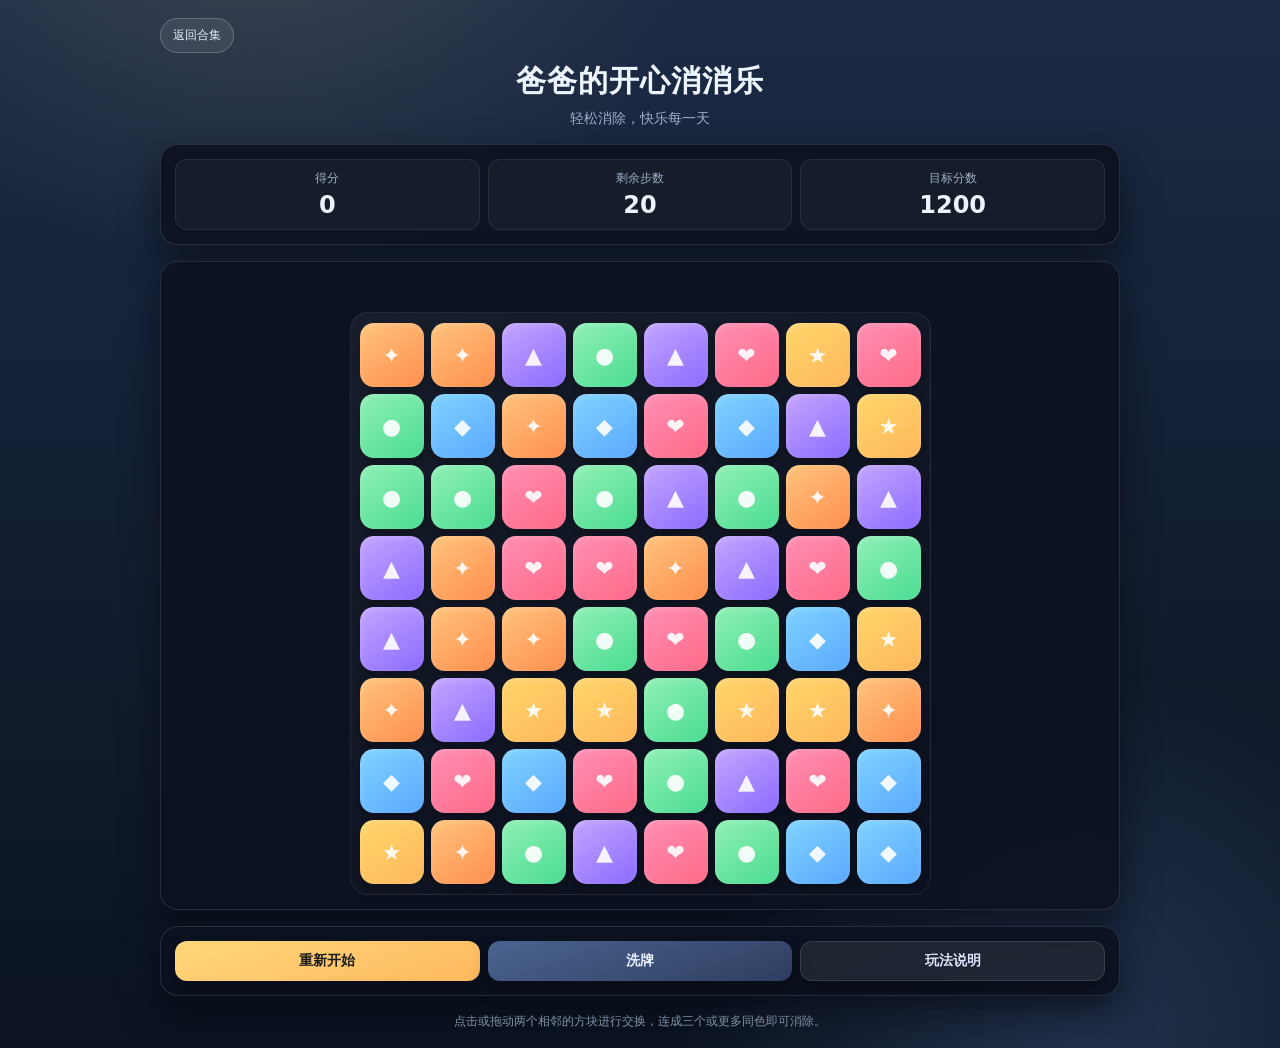
==== match3/index.html @ 2f8c8cc4 "Add game hub and sudoku" ====
<!doctype html>
<html lang="zh-CN">
<head>
  <meta charset="UTF-8" />
  <meta name="viewport" content="width=device-width, initial-scale=1.0, user-scalable=no" />
  <title>爸爸的开心消消乐</title>
  <style>
    :root {
      --bg-1: #0b1320;
      --bg-2: #1b2a44;
      --panel: rgba(12, 18, 32, 0.92);
      --panel-line: rgba(255, 255, 255, 0.12);
      --text: #eef4ff;
      --muted: #9fb0c9;
      --accent: #ffd77a;
      --tile: min(12.5vw, 64px);
      --gap: 7px;
      --radius: 14px;
      --shadow: 0 18px 36px rgba(5, 8, 16, 0.55);
      --board-grad: linear-gradient(145deg, rgba(255,255,255,0.05), rgba(255,255,255,0));
    }

    * { box-sizing: border-box; }

    body {
      margin: 0;
      font-family: "Noto Sans SC", "PingFang SC", "Microsoft YaHei", system-ui, sans-serif;
      color: var(--text);
      min-height: 100vh;
      background:
        radial-gradient(60vmax 48vmax at 20% -10%, rgba(255, 225, 165, 0.14), transparent 60%),
        radial-gradient(50vmax 45vmax at 85% 100%, rgba(125, 170, 255, 0.2), transparent 65%),
        linear-gradient(180deg, var(--bg-2), var(--bg-1));
      display: grid;
      place-items: center;
      padding: 18px;
    }

    .app {
      width: min(960px, 100%);
      display: grid;
      gap: 16px;
    }

    .header {
      display: grid;
      gap: 8px;
      text-align: center;
    }

    .header-row {
      display: flex;
      align-items: center;
      justify-content: space-between;
      gap: 10px;
    }

    .back {
      border: 1px solid rgba(255,255,255,0.2);
      background: rgba(255,255,255,0.08);
      color: #e7eeff;
      padding: 8px 12px;
      border-radius: 999px;
      font-size: 12px;
      text-decoration: none;
      white-space: nowrap;
    }

    h1 {
      margin: 0;
      font-size: clamp(20px, 3.8vw, 30px);
      letter-spacing: 1px;
    }

    .subtitle {
      color: var(--muted);
      font-size: clamp(12px, 2.6vw, 14px);
    }

    .panel {
      background: var(--panel);
      border: 1px solid var(--panel-line);
      border-radius: 18px;
      box-shadow: var(--shadow);
      padding: 14px;
      backdrop-filter: blur(8px);
    }

    .stats {
      display: grid;
      grid-template-columns: repeat(3, 1fr);
      gap: 8px;
      text-align: center;
    }

    .stat {
      border: 1px solid rgba(255,255,255,0.08);
      border-radius: 12px;
      padding: 10px 6px;
      background: rgba(255,255,255,0.04);
    }

    .stat h3 {
      margin: 0;
      font-size: 12px;
      color: var(--muted);
      font-weight: 500;
    }

    .stat p {
      margin: 4px 0 0;
      font-size: clamp(18px, 4vw, 24px);
      font-weight: 700;
    }

    .board-wrap {
      display: grid;
      gap: 12px;
    }

    .board {
      width: calc(8 * var(--tile) + 7 * var(--gap) + 20px);
      max-width: 100%;
      margin: 0 auto;
      padding: 10px;
      border-radius: 18px;
      background: var(--board-grad);
      border: 1px solid rgba(255,255,255,0.08);
      display: grid;
      grid-template-columns: repeat(8, var(--tile));
      gap: var(--gap);
      justify-content: center;
      touch-action: none;
    }

    .tile {
      width: var(--tile);
      height: var(--tile);
      border-radius: var(--radius);
      display: grid;
      place-items: center;
      font-size: clamp(18px, 4.3vw, 22px);
      font-weight: 700;
      color: rgba(255, 255, 255, 0.9);
      box-shadow: inset 0 2px 6px rgba(255,255,255,0.18), 0 6px 12px rgba(0,0,0,0.25);
      transition: transform 0.16s ease, filter 0.16s ease;
      user-select: none;
      -webkit-tap-highlight-color: transparent;
    }

    .tile.selected {
      transform: scale(1.08);
      filter: brightness(1.15);
      outline: 2px solid rgba(255, 255, 255, 0.6);
      outline-offset: -2px;
    }

    .tile.match {
      animation: pop 0.24s ease;
    }

    @keyframes pop {
      0% { transform: scale(1); }
      40% { transform: scale(1.15); }
      100% { transform: scale(0.9); opacity: 0.6; }
    }

    .controls {
      display: grid;
      grid-template-columns: repeat(3, 1fr);
      gap: 8px;
    }

    button {
      width: 100%;
      border: none;
      border-radius: 12px;
      padding: 10px 12px;
      font-size: 14px;
      font-weight: 700;
      cursor: pointer;
      background: linear-gradient(160deg, #ffd77a, #ffb95f);
      color: #1b1b1b;
      box-shadow: 0 10px 18px rgba(0, 0, 0, 0.28);
    }

    button.secondary {
      background: linear-gradient(160deg, #4a638f, #2f3e5f);
      color: #e7eeff;
    }

    button.ghost {
      background: rgba(255,255,255,0.08);
      color: #dce6ff;
      border: 1px solid rgba(255,255,255,0.12);
    }

    .message {
      text-align: center;
      color: var(--accent);
      font-weight: 700;
      min-height: 24px;
    }

    .tips {
      color: var(--muted);
      font-size: 12px;
      line-height: 1.5;
      text-align: center;
    }

    @media (max-width: 720px) {
      :root { --gap: 6px; --tile: min(13.5vw, 66px); }
      .controls { grid-template-columns: 1fr; }
      .stats { grid-template-columns: repeat(2, 1fr); }
      .stat:last-child { grid-column: span 2; }
    }
  </style>
</head>
<body>
  <div class="app">
    <div class="header">
      <div class="header-row">
        <a class="back" href="../">返回合集</a>
        <div style="width: 84px;"></div>
      </div>
      <h1>爸爸的开心消消乐</h1>
      <div class="subtitle">轻松消除，快乐每一天</div>
    </div>

    <div class="panel">
      <div class="stats">
        <div class="stat">
          <h3>得分</h3>
          <p id="score">0</p>
        </div>
        <div class="stat">
          <h3>剩余步数</h3>
          <p id="moves">20</p>
        </div>
        <div class="stat">
          <h3>目标分数</h3>
          <p id="target">1200</p>
        </div>
      </div>
    </div>

    <div class="panel board-wrap">
      <div id="message" class="message"></div>
      <div id="board" class="board" aria-label="开心消消乐棋盘"></div>
    </div>

    <div class="panel">
      <div class="controls">
        <button id="restart">重新开始</button>
        <button id="shuffle" class="secondary">洗牌</button>
        <button id="help" class="ghost">玩法说明</button>
      </div>
    </div>

    <div class="tips" id="tips">
      点击或拖动两个相邻的方块进行交换，连成三个或更多同色即可消除。
    </div>
  </div>

  <script>
    const rows = 8;
    const cols = 8;
    const colors = [
      { name: "sun", label: "★", bg: "linear-gradient(145deg, #ffd56a, #ffb85c)" },
      { name: "sky", label: "◆", bg: "linear-gradient(145deg, #7fd2ff, #5aa9ff)" },
      { name: "rose", label: "❤", bg: "linear-gradient(145deg, #ff8eb3, #ff6a88)" },
      { name: "mint", label: "●", bg: "linear-gradient(145deg, #8ff0b5, #4bdc92)" },
      { name: "grape", label: "▲", bg: "linear-gradient(145deg, #c3a5ff, #8b6bff)" },
      { name: "amber", label: "✦", bg: "linear-gradient(145deg, #ffc37b, #ff8f4f)" }
    ];

    const boardEl = document.getElementById("board");
    const scoreEl = document.getElementById("score");
    const movesEl = document.getElementById("moves");
    const targetEl = document.getElementById("target");
    const messageEl = document.getElementById("message");
    const tipsEl = document.getElementById("tips");

    let board = [];
    let selected = null;
    let score = 0;
    let moves = 20;
    let target = 1200;
    let busy = false;
    let pointerId = null;
    let dragStart = null;
    let swapTriggered = false;

    function randColor() {
      return Math.floor(Math.random() * colors.length);
    }

    function createEmptyBoard() {
      return Array.from({ length: rows }, () => Array(cols).fill(null));
    }

    function hasMatchAt(r, c, color) {
      let count = 1;
      let i = c - 1;
      while (i >= 0 && board[r][i] === color) { count++; i--; }
      i = c + 1;
      while (i < cols && board[r][i] === color) { count++; i++; }
      if (count >= 3) return true;

      count = 1;
      let j = r - 1;
      while (j >= 0 && board[j][c] === color) { count++; j--; }
      j = r + 1;
      while (j < rows && board[j][c] === color) { count++; j++; }
      return count >= 3;
    }

    function fillBoard() {
      board = createEmptyBoard();
      for (let r = 0; r < rows; r++) {
        for (let c = 0; c < cols; c++) {
          let color;
          do {
            color = randColor();
          } while (hasMatchAt(r, c, color));
          board[r][c] = color;
        }
      }
    }

    function renderBoard() {
      boardEl.innerHTML = "";
      for (let r = 0; r < rows; r++) {
        for (let c = 0; c < cols; c++) {
          const tile = document.createElement("div");
          tile.className = "tile";
          tile.dataset.row = r;
          tile.dataset.col = c;
          const color = colors[board[r][c]];
          tile.style.background = color.bg;
          tile.textContent = color.label;
          boardEl.appendChild(tile);
        }
      }
    }

    function updateStats() {
      scoreEl.textContent = score;
      movesEl.textContent = moves;
      targetEl.textContent = target;
    }

    function setMessage(text) {
      messageEl.textContent = text || "";
    }

    function clearSelection() {
      if (!selected) return;
      const tile = getTileEl(selected.r, selected.c);
      if (tile) tile.classList.remove("selected");
      selected = null;
    }

    function getTileEl(r, c) {
      return boardEl.querySelector(`[data-row="${r}"][data-col="${c}"]`);
    }

    function isAdjacent(a, b) {
      return Math.abs(a.r - b.r) + Math.abs(a.c - b.c) === 1;
    }

    function swap(a, b) {
      const temp = board[a.r][a.c];
      board[a.r][a.c] = board[b.r][b.c];
      board[b.r][b.c] = temp;
    }

    function findMatches() {
      const matches = Array.from({ length: rows }, () => Array(cols).fill(false));
      let found = false;

      for (let r = 0; r < rows; r++) {
        let streak = 1;
        for (let c = 1; c <= cols; c++) {
          if (c < cols && board[r][c] === board[r][c - 1]) {
            streak++;
          } else {
            if (streak >= 3) {
              found = true;
              for (let k = 0; k < streak; k++) {
                matches[r][c - 1 - k] = true;
              }
            }
            streak = 1;
          }
        }
      }

      for (let c = 0; c < cols; c++) {
        let streak = 1;
        for (let r = 1; r <= rows; r++) {
          if (r < rows && board[r][c] === board[r - 1][c]) {
            streak++;
          } else {
            if (streak >= 3) {
              found = true;
              for (let k = 0; k < streak; k++) {
                matches[r - 1 - k][c] = true;
              }
            }
            streak = 1;
          }
        }
      }

      return { matches, found };
    }

    function applyMatches(matches) {
      let cleared = 0;
      for (let r = 0; r < rows; r++) {
        for (let c = 0; c < cols; c++) {
          if (matches[r][c]) {
            cleared++;
            board[r][c] = null;
            const tile = getTileEl(r, c);
            if (tile) tile.classList.add("match");
          }
        }
      }
      return cleared;
    }

    function dropTiles() {
      for (let c = 0; c < cols; c++) {
        let pointer = rows - 1;
        for (let r = rows - 1; r >= 0; r--) {
          if (board[r][c] !== null) {
            board[pointer][c] = board[r][c];
            if (pointer !== r) board[r][c] = null;
            pointer--;
          }
        }
        for (let r = pointer; r >= 0; r--) {
          board[r][c] = randColor();
        }
      }
    }

    function delay(ms) {
      return new Promise(resolve => setTimeout(resolve, ms));
    }

    async function resolveBoard() {
      let chain = 0;
      while (true) {
        const { matches, found } = findMatches();
        if (!found) break;
        chain++;
        const cleared = applyMatches(matches);
        score += cleared * 20 * chain;
        updateStats();
        await delay(180);
        dropTiles();
        renderBoard();
        await delay(120);
      }
    }

    async function trySwap(a, b) {
      if (busy) return;
      if (!isAdjacent(a, b)) return;
      busy = true;
      swap(a, b);
      renderBoard();
      await delay(120);
      const { found } = findMatches();
      if (!found) {
        swap(a, b);
        renderBoard();
        await delay(120);
        busy = false;
        return;
      }
      moves--;
      updateStats();
      await resolveBoard();
      checkGame();
      busy = false;
    }

    function checkGame() {
      if (score >= target) {
        setMessage("太棒了！目标完成！");
      } else if (moves <= 0) {
        setMessage("本局结束，再来一次吧！");
      } else {
        setMessage("");
      }
    }

    function resetGame() {
      score = 0;
      moves = 20;
      target = 1200;
      updateStats();
      setMessage("");
      fillBoard();
      renderBoard();
    }

    function shuffleBoard() {
      if (busy) return;
      let attempts = 0;
      do {
        for (let r = 0; r < rows; r++) {
          for (let c = 0; c < cols; c++) {
            board[r][c] = randColor();
          }
        }
        attempts++;
      } while (attempts < 10 && findMatches().found);
      renderBoard();
      setMessage("已洗牌");
    }

    function tileFromPoint(x, y) {
      const el = document.elementFromPoint(x, y);
      const tile = el ? el.closest(".tile") : null;
      if (!tile) return null;
      return { r: Number(tile.dataset.row), c: Number(tile.dataset.col), el: tile };
    }

    async function handleTapSwap(target) {
      if (!selected) {
        selected = { r: target.r, c: target.c };
        target.el.classList.add("selected");
        return;
      }
      if (selected.r === target.r && selected.c === target.c) {
        clearSelection();
        return;
      }
      const prev = selected;
      clearSelection();
      await trySwap(prev, { r: target.r, c: target.c });
    }

    boardEl.addEventListener("pointerdown", (event) => {
      if (busy || moves <= 0) return;
      const target = tileFromPoint(event.clientX, event.clientY);
      if (!target) return;
      pointerId = event.pointerId;
      dragStart = { x: event.clientX, y: event.clientY };
      swapTriggered = false;
      boardEl.setPointerCapture(pointerId);
      handleTapSwap(target);
    });

    boardEl.addEventListener("pointermove", async (event) => {
      if (busy || moves <= 0 || pointerId !== event.pointerId || !selected) return;
      const dx = event.clientX - dragStart.x;
      const dy = event.clientY - dragStart.y;
      const dist = Math.hypot(dx, dy);
      if (dist < 8 || swapTriggered) return;
      const target = tileFromPoint(event.clientX, event.clientY);
      if (!target) return;
      if (!isAdjacent(selected, target)) return;
      swapTriggered = true;
      const prev = selected;
      clearSelection();
      await trySwap(prev, { r: target.r, c: target.c });
    });

    boardEl.addEventListener("pointerup", (event) => {
      if (pointerId === event.pointerId) {
        pointerId = null;
        dragStart = null;
      }
    });

    boardEl.addEventListener("pointercancel", () => {
      pointerId = null;
      dragStart = null;
      clearSelection();
    });

    document.getElementById("restart").addEventListener("click", () => {
      resetGame();
    });

    document.getElementById("shuffle").addEventListener("click", () => {
      shuffleBoard();
    });

    document.getElementById("help").addEventListener("click", () => {
      tipsEl.textContent = "玩法：点击或拖动相邻方块交换，三连即可消除。每次交换消耗一步，连锁消除会有额外加分。";
    });

    resetGame();
  </script>
</body>
</html>
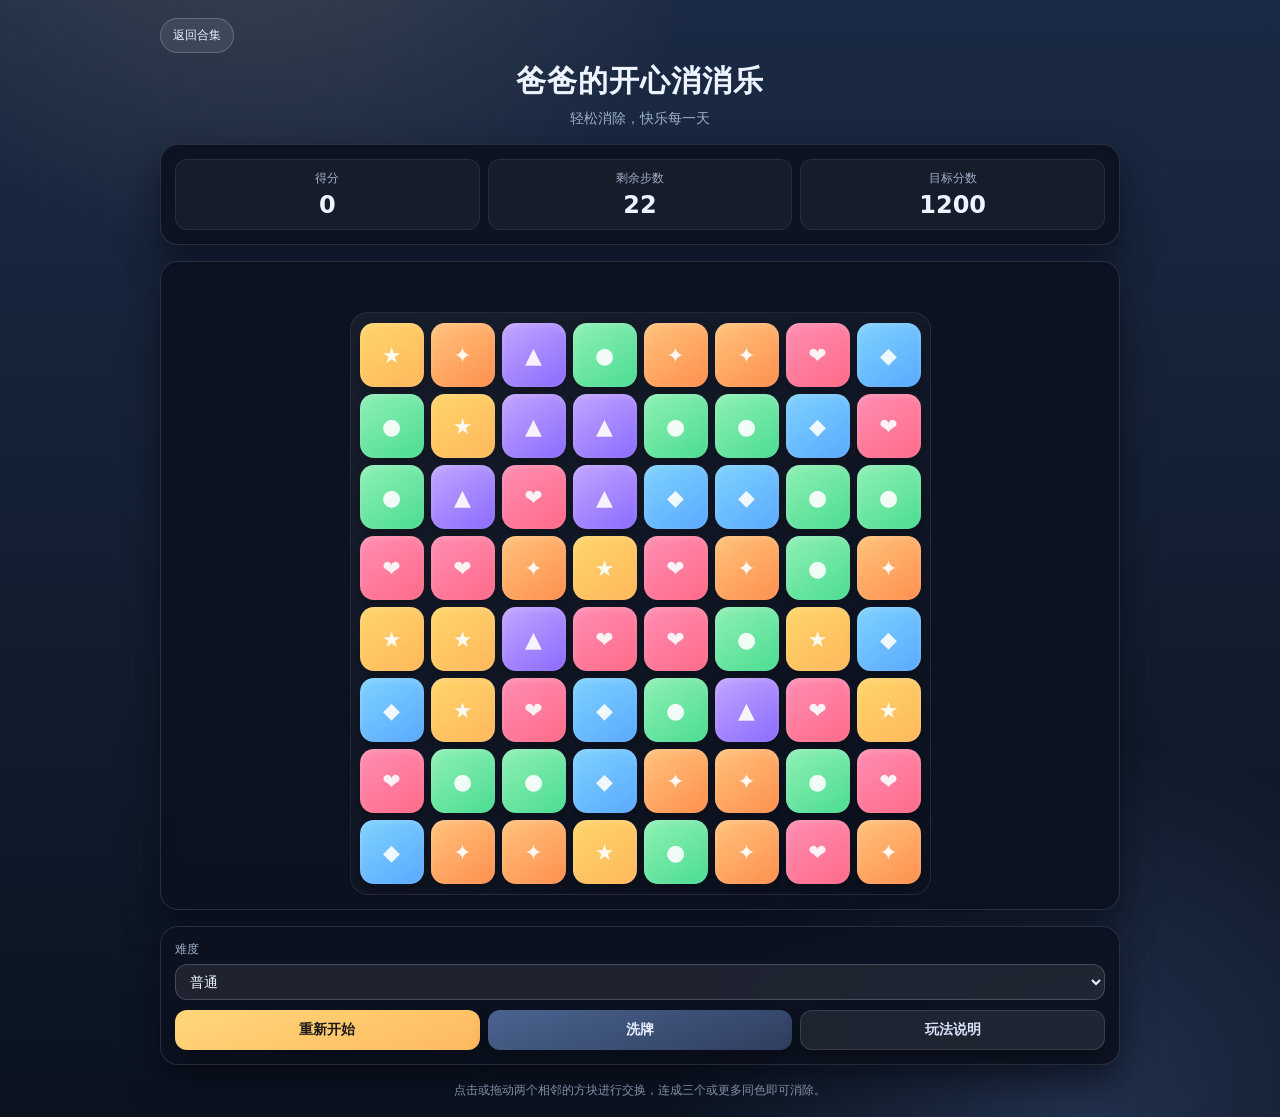
==== commit 32ab4a11: "Add difficulty options to games" ====
--- a/match3/index.html
+++ b/match3/index.html
@@ -171,6 +171,29 @@
       gap: 8px;
     }
 
+    .settings {
+      display: grid;
+      gap: 8px;
+      margin-bottom: 10px;
+    }
+
+    .settings label {
+      font-size: 12px;
+      color: var(--muted);
+      display: block;
+      margin-bottom: 6px;
+    }
+
+    select {
+      width: 100%;
+      border-radius: 12px;
+      border: 1px solid rgba(255,255,255,0.18);
+      background: rgba(255,255,255,0.08);
+      color: var(--text);
+      padding: 8px 10px;
+      font-size: 14px;
+    }
+
     button {
       width: 100%;
       border: none;
@@ -251,6 +274,16 @@
     </div>
 
     <div class="panel">
+      <div class="settings">
+        <div>
+          <label for="difficulty">难度</label>
+          <select id="difficulty">
+            <option value="easy">简单</option>
+            <option value="normal" selected>普通</option>
+            <option value="hard">困难</option>
+          </select>
+        </div>
+      </div>
       <div class="controls">
         <button id="restart">重新开始</button>
         <button id="shuffle" class="secondary">洗牌</button>
@@ -291,9 +324,27 @@
     let pointerId = null;
     let dragStart = null;
     let swapTriggered = false;
+    let paletteSize = colors.length;
 
     function randColor() {
-      return Math.floor(Math.random() * colors.length);
+      return Math.floor(Math.random() * paletteSize);
+    }
+
+    function applyDifficulty() {
+      const level = document.getElementById("difficulty").value;
+      if (level === "easy") {
+        moves = 26;
+        target = 900;
+        paletteSize = 5;
+      } else if (level === "hard") {
+        moves = 18;
+        target = 1500;
+        paletteSize = 6;
+      } else {
+        moves = 22;
+        target = 1200;
+        paletteSize = 6;
+      }
     }
 
     function createEmptyBoard() {
@@ -502,8 +553,7 @@
 
     function resetGame() {
       score = 0;
-      moves = 20;
-      target = 1200;
+      applyDifficulty();
       updateStats();
       setMessage("");
       fillBoard();
@@ -598,6 +648,10 @@
       tipsEl.textContent = "玩法：点击或拖动相邻方块交换，三连即可消除。每次交换消耗一步，连锁消除会有额外加分。";
     });
 
+    document.getElementById("difficulty").addEventListener("change", () => {
+      resetGame();
+    });
+
     resetGame();
   </script>
 </body>
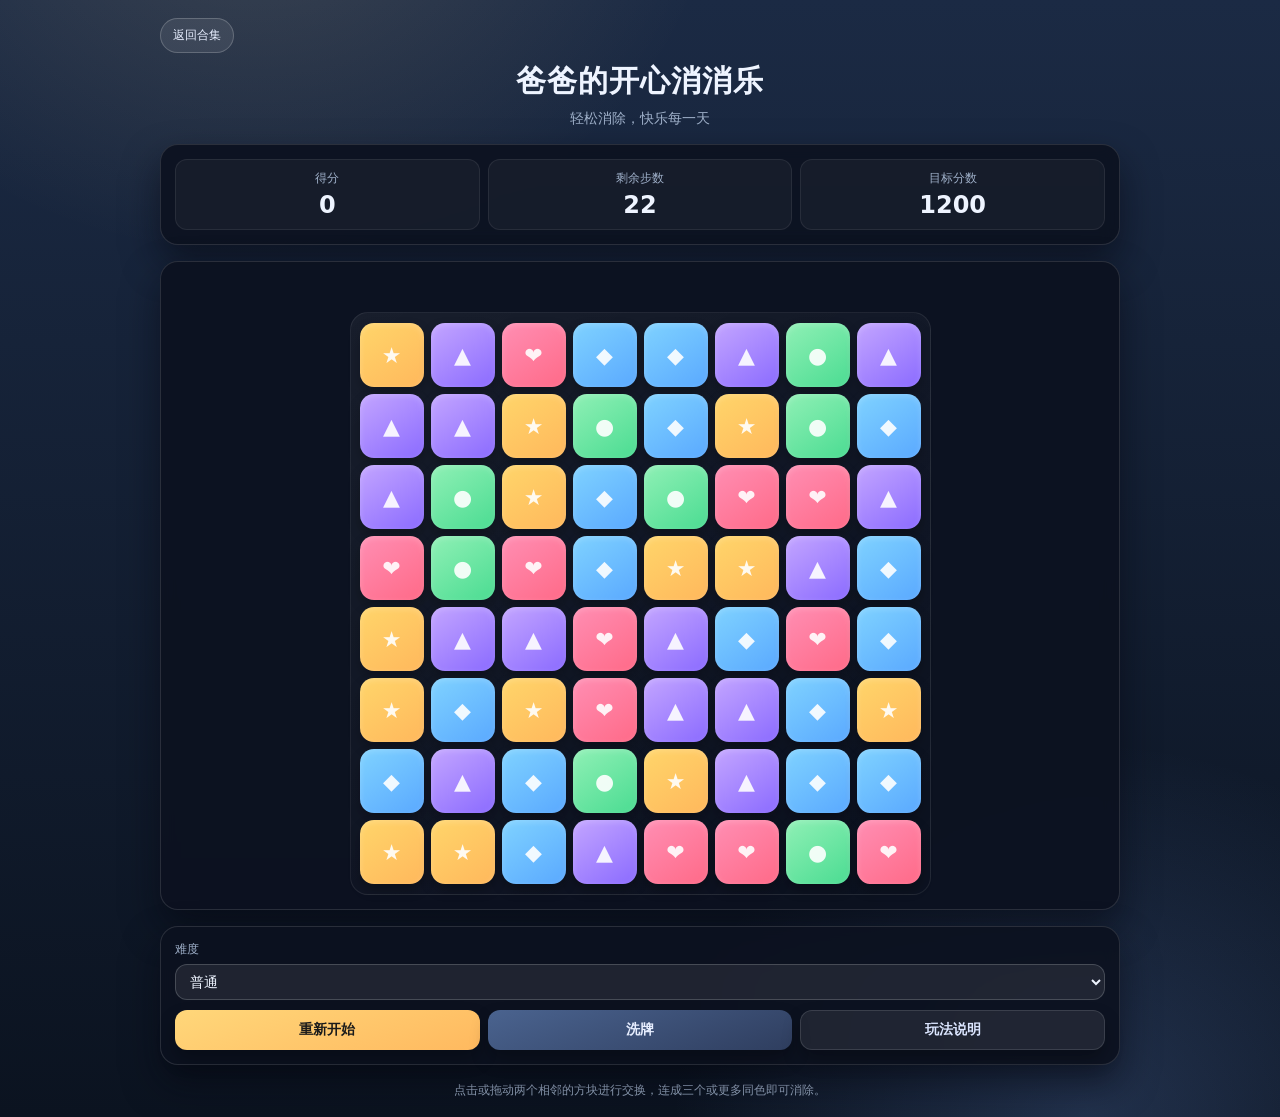
==== commit 182e035a: "Expand difficulty levels" ====
--- a/match3/index.html
+++ b/match3/index.html
@@ -281,6 +281,9 @@
             <option value="easy">简单</option>
             <option value="normal" selected>普通</option>
             <option value="hard">困难</option>
+            <option value="master">大师</option>
+            <option value="hell">地狱</option>
+            <option value="extreme">极限</option>
           </select>
         </div>
       </div>
@@ -333,16 +336,28 @@
     function applyDifficulty() {
       const level = document.getElementById("difficulty").value;
       if (level === "easy") {
-        moves = 26;
+        moves = 28;
         target = 900;
+        paletteSize = 4;
+      } else if (level === "normal") {
+        moves = 22;
+        target = 1200;
         paletteSize = 5;
       } else if (level === "hard") {
         moves = 18;
         target = 1500;
         paletteSize = 6;
+      } else if (level === "master") {
+        moves = 16;
+        target = 1800;
+        paletteSize = 6;
+      } else if (level === "hell") {
+        moves = 14;
+        target = 2100;
+        paletteSize = 6;
       } else {
-        moves = 22;
-        target = 1200;
+        moves = 12;
+        target = 2500;
         paletteSize = 6;
       }
     }
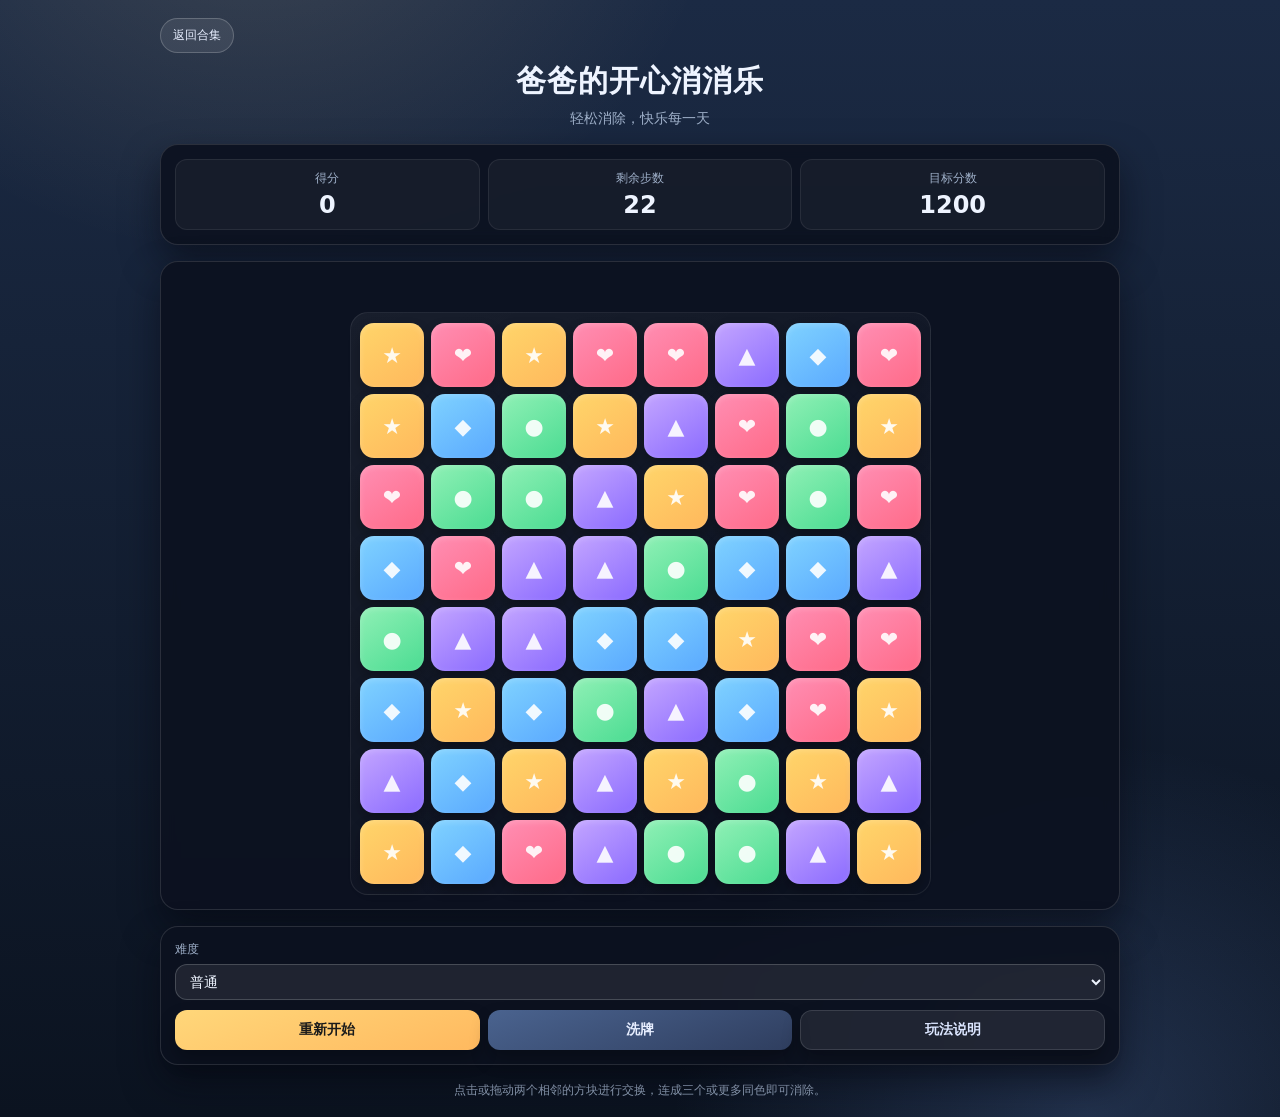
==== commit a141f571: "Improve match3 responsiveness" ====
--- a/match3/index.html
+++ b/match3/index.html
@@ -143,9 +143,11 @@
       font-weight: 700;
       color: rgba(255, 255, 255, 0.9);
       box-shadow: inset 0 2px 6px rgba(255,255,255,0.18), 0 6px 12px rgba(0,0,0,0.25);
-      transition: transform 0.16s ease, filter 0.16s ease;
+      transition: transform 0.14s ease, filter 0.14s ease;
       user-select: none;
       -webkit-tap-highlight-color: transparent;
+      will-change: transform, filter;
+      transform: translateZ(0);
     }
 
     .tile.selected {
@@ -396,7 +398,7 @@
     }
 
     function renderBoard() {
-      boardEl.innerHTML = "";
+      const fragment = document.createDocumentFragment();
       for (let r = 0; r < rows; r++) {
         for (let c = 0; c < cols; c++) {
           const tile = document.createElement("div");
@@ -406,9 +408,10 @@
           const color = colors[board[r][c]];
           tile.style.background = color.bg;
           tile.textContent = color.label;
-          boardEl.appendChild(tile);
-        }
-      }
+          fragment.appendChild(tile);
+        }
+      }
+      boardEl.replaceChildren(fragment);
     }
 
     function updateStats() {
@@ -518,6 +521,10 @@
       return new Promise(resolve => setTimeout(resolve, ms));
     }
 
+    function nextFrame() {
+      return new Promise(resolve => requestAnimationFrame(() => resolve()));
+    }
+
     async function resolveBoard() {
       let chain = 0;
       while (true) {
@@ -527,10 +534,10 @@
         const cleared = applyMatches(matches);
         score += cleared * 20 * chain;
         updateStats();
-        await delay(180);
+        await delay(120);
         dropTiles();
         renderBoard();
-        await delay(120);
+        await delay(60);
       }
     }
 
@@ -540,12 +547,12 @@
       busy = true;
       swap(a, b);
       renderBoard();
-      await delay(120);
+      await nextFrame();
       const { found } = findMatches();
       if (!found) {
         swap(a, b);
         renderBoard();
-        await delay(120);
+        await nextFrame();
         busy = false;
         return;
       }
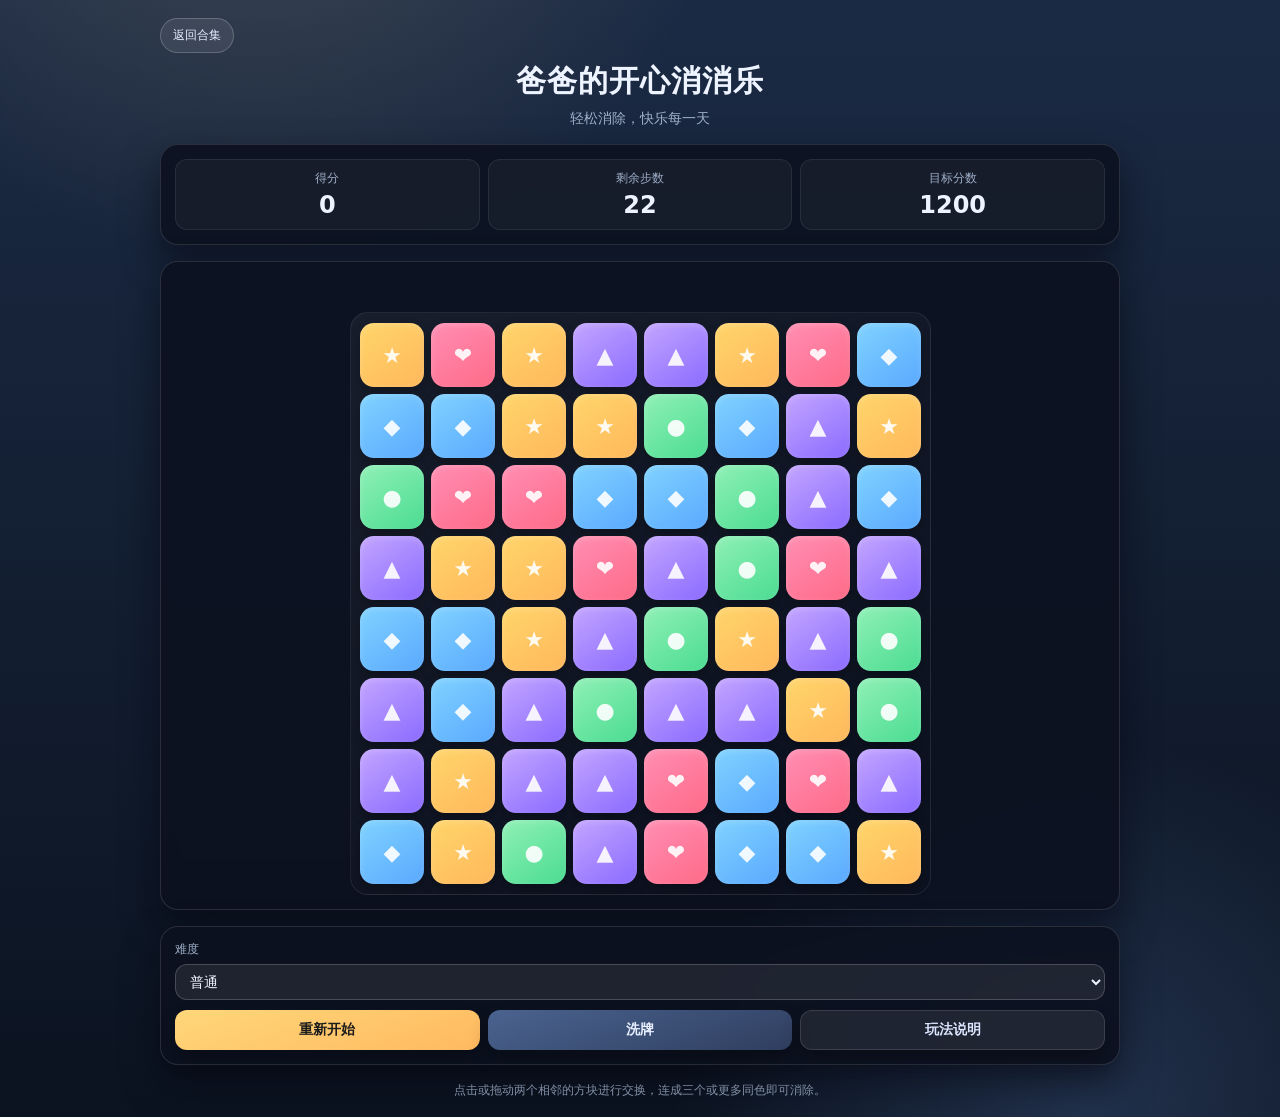
==== commit 2c238eca: "Add praise effects to match3" ====
--- a/match3/index.html
+++ b/match3/index.html
@@ -227,6 +227,29 @@
       min-height: 24px;
     }
 
+    .praise {
+      position: fixed;
+      inset: 0;
+      display: grid;
+      place-items: center;
+      pointer-events: none;
+      z-index: 20;
+    }
+
+    .praise span {
+      font-size: clamp(20px, 6vw, 36px);
+      font-weight: 800;
+      color: #ffe199;
+      text-shadow: 0 6px 24px rgba(255, 200, 90, 0.55);
+      animation: floatPraise 0.9s ease both;
+    }
+
+    @keyframes floatPraise {
+      0% { transform: translateY(12px) scale(0.9); opacity: 0; }
+      30% { transform: translateY(0) scale(1.02); opacity: 1; }
+      100% { transform: translateY(-10px) scale(1); opacity: 0; }
+    }
+
     .tips {
       color: var(--muted);
       font-size: 12px;
@@ -300,6 +323,7 @@
       点击或拖动两个相邻的方块进行交换，连成三个或更多同色即可消除。
     </div>
   </div>
+  <div class="praise" id="praise"></div>
 
   <script>
     const rows = 8;
@@ -319,6 +343,7 @@
     const targetEl = document.getElementById("target");
     const messageEl = document.getElementById("message");
     const tipsEl = document.getElementById("tips");
+    const praiseEl = document.getElementById("praise");
 
     let board = [];
     let selected = null;
@@ -330,6 +355,16 @@
     let dragStart = null;
     let swapTriggered = false;
     let paletteSize = colors.length;
+    let praiseCooldown = false;
+
+    const praisePool = [
+      "厉害！👍",
+      "不错！👍",
+      "太棒了！",
+      "干得漂亮！",
+      "继续保持！",
+      "连锁消除！"
+    ];
 
     function randColor() {
       return Math.floor(Math.random() * paletteSize);
@@ -424,6 +459,19 @@
       messageEl.textContent = text || "";
     }
 
+    function showPraise(text) {
+      if (praiseCooldown) return;
+      praiseCooldown = true;
+      praiseEl.innerHTML = "";
+      const span = document.createElement("span");
+      span.textContent = text;
+      praiseEl.appendChild(span);
+      setTimeout(() => {
+        praiseEl.innerHTML = "";
+        praiseCooldown = false;
+      }, 900);
+    }
+
     function clearSelection() {
       if (!selected) return;
       const tile = getTileEl(selected.r, selected.c);
@@ -534,6 +582,10 @@
         const cleared = applyMatches(matches);
         score += cleared * 20 * chain;
         updateStats();
+        if (cleared >= 4 || chain >= 2) {
+          const text = praisePool[Math.floor(Math.random() * praisePool.length)];
+          showPraise(text);
+        }
         await delay(120);
         dropTiles();
         renderBoard();
@@ -566,6 +618,7 @@
     function checkGame() {
       if (score >= target) {
         setMessage("太棒了！目标完成！");
+        showPraise("胜利！太厉害了！👍");
       } else if (moves <= 0) {
         setMessage("本局结束，再来一次吧！");
       } else {
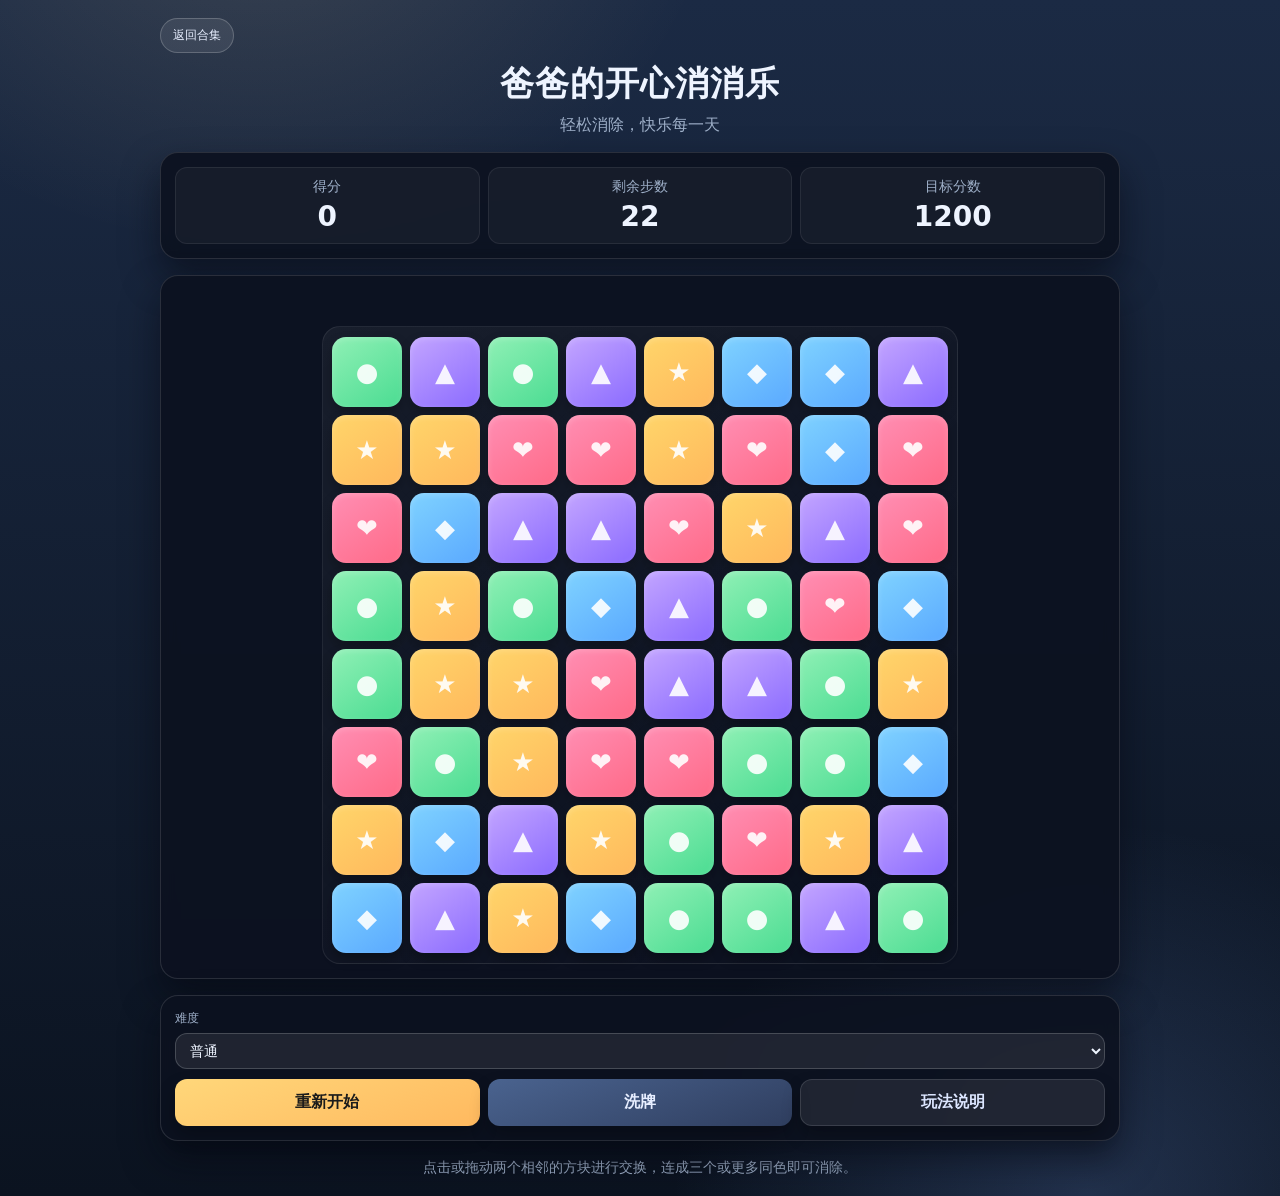
==== commit 6c070ce6: "Improve senior-friendly UI and pacing" ====
--- a/match3/index.html
+++ b/match3/index.html
@@ -13,8 +13,8 @@
       --text: #eef4ff;
       --muted: #9fb0c9;
       --accent: #ffd77a;
-      --tile: min(12.5vw, 64px);
-      --gap: 7px;
+      --tile: min(13.5vw, 70px);
+      --gap: 8px;
       --radius: 14px;
       --shadow: 0 18px 36px rgba(5, 8, 16, 0.55);
       --board-grad: linear-gradient(145deg, rgba(255,255,255,0.05), rgba(255,255,255,0));
@@ -68,13 +68,13 @@
 
     h1 {
       margin: 0;
-      font-size: clamp(20px, 3.8vw, 30px);
+      font-size: clamp(24px, 4.6vw, 34px);
       letter-spacing: 1px;
     }
 
     .subtitle {
       color: var(--muted);
-      font-size: clamp(12px, 2.6vw, 14px);
+      font-size: clamp(14px, 3.2vw, 16px);
     }
 
     .panel {
@@ -102,14 +102,14 @@
 
     .stat h3 {
       margin: 0;
-      font-size: 12px;
+      font-size: 14px;
       color: var(--muted);
       font-weight: 500;
     }
 
     .stat p {
       margin: 4px 0 0;
-      font-size: clamp(18px, 4vw, 24px);
+      font-size: clamp(20px, 4.6vw, 28px);
       font-weight: 700;
     }
 
@@ -139,7 +139,7 @@
       border-radius: var(--radius);
       display: grid;
       place-items: center;
-      font-size: clamp(18px, 4.3vw, 22px);
+      font-size: clamp(20px, 4.8vw, 26px);
       font-weight: 700;
       color: rgba(255, 255, 255, 0.9);
       box-shadow: inset 0 2px 6px rgba(255,255,255,0.18), 0 6px 12px rgba(0,0,0,0.25);
@@ -200,8 +200,8 @@
       width: 100%;
       border: none;
       border-radius: 12px;
-      padding: 10px 12px;
-      font-size: 14px;
+      padding: 12px 14px;
+      font-size: 16px;
       font-weight: 700;
       cursor: pointer;
       background: linear-gradient(160deg, #ffd77a, #ffb95f);
@@ -241,24 +241,24 @@
       font-weight: 800;
       color: #ffe199;
       text-shadow: 0 6px 24px rgba(255, 200, 90, 0.55);
-      animation: floatPraise 0.9s ease both;
+      animation: floatPraise 1.1s ease both;
     }
 
     @keyframes floatPraise {
-      0% { transform: translateY(12px) scale(0.9); opacity: 0; }
-      30% { transform: translateY(0) scale(1.02); opacity: 1; }
-      100% { transform: translateY(-10px) scale(1); opacity: 0; }
+      0% { transform: translateY(8px) scale(0.95); opacity: 0; }
+      35% { transform: translateY(0) scale(1); opacity: 1; }
+      100% { transform: translateY(-6px) scale(1); opacity: 0; }
     }
 
     .tips {
       color: var(--muted);
-      font-size: 12px;
+      font-size: 14px;
       line-height: 1.5;
       text-align: center;
     }
 
     @media (max-width: 720px) {
-      :root { --gap: 6px; --tile: min(13.5vw, 66px); }
+      :root { --gap: 8px; --tile: min(14.5vw, 72px); }
       .controls { grid-template-columns: 1fr; }
       .stats { grid-template-columns: repeat(2, 1fr); }
       .stat:last-child { grid-column: span 2; }
@@ -586,10 +586,10 @@
           const text = praisePool[Math.floor(Math.random() * praisePool.length)];
           showPraise(text);
         }
-        await delay(120);
+        await delay(160);
         dropTiles();
         renderBoard();
-        await delay(60);
+        await delay(80);
       }
     }
 
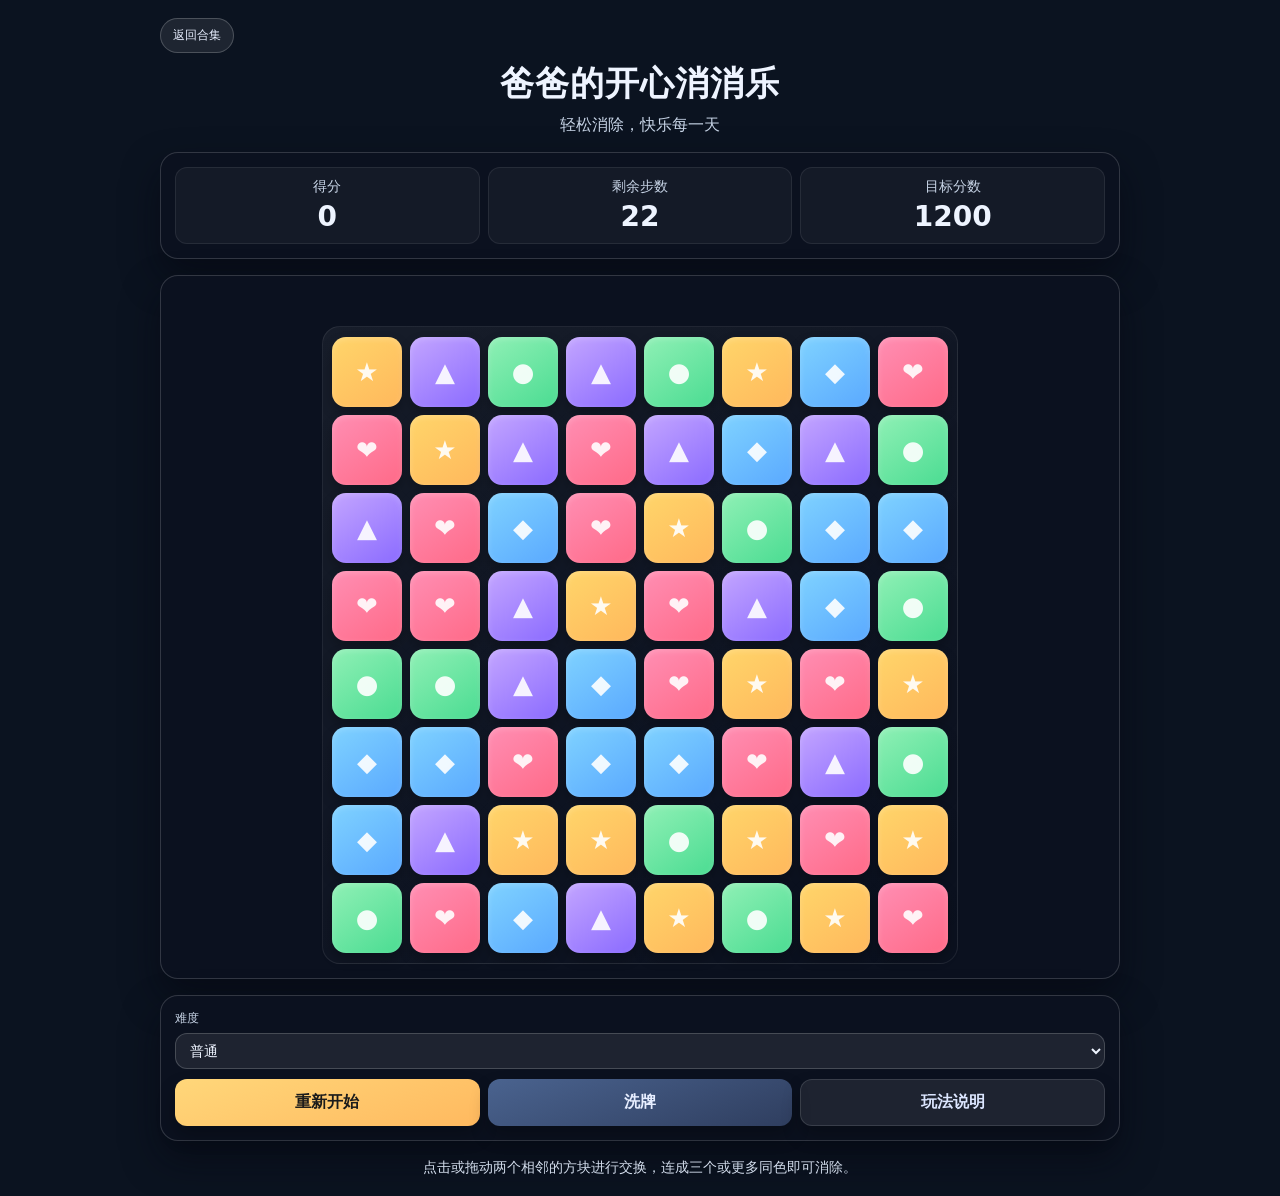
==== commit e943bdc1: "Fix page transition loader flash" ====
--- a/match3/index.html
+++ b/match3/index.html
@@ -4,268 +4,107 @@
   <meta charset="UTF-8" />
   <meta name="viewport" content="width=device-width, initial-scale=1.0, user-scalable=no" />
   <title>爸爸的开心消消乐</title>
+  <script>document.documentElement.classList.add('has-loader');</script>
   <style>
     :root {
-      --bg-1: #0b1320;
-      --bg-2: #1b2a44;
-      --panel: rgba(12, 18, 32, 0.92);
-      --panel-line: rgba(255, 255, 255, 0.12);
-      --text: #eef4ff;
-      --muted: #9fb0c9;
-      --accent: #ffd77a;
-      --tile: min(13.5vw, 70px);
-      --gap: 8px;
-      --radius: 14px;
-      --shadow: 0 18px 36px rgba(5, 8, 16, 0.55);
-      --board-grad: linear-gradient(145deg, rgba(255,255,255,0.05), rgba(255,255,255,0));
+      --loader-bg-1: #0b1320;
+      --loader-bg-2: #1b2a44;
+      --loader-text: #eef4ff;
+      --loader-accent: #ffd77a;
     }
 
-    * { box-sizing: border-box; }
+    .has-loader,
+    .has-loader body {
+      min-height: 100%;
+      background: var(--loader-bg-1);
+    }
 
-    body {
+    .has-loader body {
       margin: 0;
+      color: var(--loader-text);
       font-family: "Noto Sans SC", "PingFang SC", "Microsoft YaHei", system-ui, sans-serif;
-      color: var(--text);
-      min-height: 100vh;
+    }
+
+    .has-loader body.is-loading {
+      overflow: hidden;
+    }
+
+    .has-loader body.is-loading .app {
+      visibility: hidden;
+    }
+
+    .has-loader body.is-ready .app {
+      visibility: visible;
+    }
+
+    .has-loader .page-loader {
+      position: fixed;
+      inset: 0;
+      z-index: 9999;
+      display: none;
+      align-items: center;
+      justify-content: center;
+      padding: 24px;
+      color: var(--loader-text);
       background:
         radial-gradient(60vmax 48vmax at 20% -10%, rgba(255, 225, 165, 0.14), transparent 60%),
         radial-gradient(50vmax 45vmax at 85% 100%, rgba(125, 170, 255, 0.2), transparent 65%),
-        linear-gradient(180deg, var(--bg-2), var(--bg-1));
-      display: grid;
-      place-items: center;
-      padding: 18px;
+        linear-gradient(180deg, var(--loader-bg-2), var(--loader-bg-1));
     }
 
-    .app {
-      width: min(960px, 100%);
-      display: grid;
-      gap: 16px;
+    .has-loader body.is-loading .page-loader {
+      display: flex;
     }
 
-    .header {
-      display: grid;
-      gap: 8px;
-      text-align: center;
+    .has-loader body.is-ready .page-loader {
+      display: none;
     }
 
-    .header-row {
-      display: flex;
-      align-items: center;
-      justify-content: space-between;
-      gap: 10px;
+    .page-loader__panel {
+      display: grid;
+      justify-items: center;
+      gap: 12px;
+      padding: 18px 22px;
+      border-radius: 18px;
+      border: 1px solid rgba(255,255,255,0.12);
+      background: rgba(9, 14, 27, 0.72);
+      box-shadow: 0 18px 36px rgba(5, 8, 16, 0.45);
     }
 
-    .back {
-      border: 1px solid rgba(255,255,255,0.2);
-      background: rgba(255,255,255,0.08);
-      color: #e7eeff;
-      padding: 8px 12px;
+    .page-loader__dot {
+      width: 16px;
+      height: 16px;
       border-radius: 999px;
-      font-size: 12px;
-      text-decoration: none;
-      white-space: nowrap;
+      background: radial-gradient(circle at 35% 35%, #fff6cb 0 30%, var(--loader-accent) 30% 62%, rgba(255,215,122,0.28) 62% 100%);
+      box-shadow: 0 0 22px rgba(255, 215, 122, 0.42);
+      animation: loaderPulse 0.95s ease-in-out infinite alternate;
     }
 
-    h1 {
-      margin: 0;
-      font-size: clamp(24px, 4.6vw, 34px);
-      letter-spacing: 1px;
+    .page-loader__text {
+      font-size: 14px;
+      letter-spacing: 0.04em;
     }
 
-    .subtitle {
-      color: var(--muted);
-      font-size: clamp(14px, 3.2vw, 16px);
+    @keyframes loaderPulse {
+      from { transform: scale(0.88); opacity: 0.72; }
+      to { transform: scale(1.08); opacity: 1; }
     }
 
-    .panel {
-      background: var(--panel);
-      border: 1px solid var(--panel-line);
-      border-radius: 18px;
-      box-shadow: var(--shadow);
-      padding: 14px;
-      backdrop-filter: blur(8px);
-    }
-
-    .stats {
-      display: grid;
-      grid-template-columns: repeat(3, 1fr);
-      gap: 8px;
-      text-align: center;
-    }
-
-    .stat {
-      border: 1px solid rgba(255,255,255,0.08);
-      border-radius: 12px;
-      padding: 10px 6px;
-      background: rgba(255,255,255,0.04);
-    }
-
-    .stat h3 {
-      margin: 0;
-      font-size: 14px;
-      color: var(--muted);
-      font-weight: 500;
-    }
-
-    .stat p {
-      margin: 4px 0 0;
-      font-size: clamp(20px, 4.6vw, 28px);
-      font-weight: 700;
-    }
-
-    .board-wrap {
-      display: grid;
-      gap: 12px;
-    }
-
-    .board {
-      width: calc(8 * var(--tile) + 7 * var(--gap) + 20px);
-      max-width: 100%;
-      margin: 0 auto;
-      padding: 10px;
-      border-radius: 18px;
-      background: var(--board-grad);
-      border: 1px solid rgba(255,255,255,0.08);
-      display: grid;
-      grid-template-columns: repeat(8, var(--tile));
-      gap: var(--gap);
-      justify-content: center;
-      touch-action: none;
-    }
-
-    .tile {
-      width: var(--tile);
-      height: var(--tile);
-      border-radius: var(--radius);
-      display: grid;
-      place-items: center;
-      font-size: clamp(20px, 4.8vw, 26px);
-      font-weight: 700;
-      color: rgba(255, 255, 255, 0.9);
-      box-shadow: inset 0 2px 6px rgba(255,255,255,0.18), 0 6px 12px rgba(0,0,0,0.25);
-      transition: transform 0.14s ease, filter 0.14s ease;
-      user-select: none;
-      -webkit-tap-highlight-color: transparent;
-      will-change: transform, filter;
-      transform: translateZ(0);
-    }
-
-    .tile.selected {
-      transform: scale(1.08);
-      filter: brightness(1.15);
-      outline: 2px solid rgba(255, 255, 255, 0.6);
-      outline-offset: -2px;
-    }
-
-    .tile.match {
-      animation: pop 0.24s ease;
-    }
-
-    @keyframes pop {
-      0% { transform: scale(1); }
-      40% { transform: scale(1.15); }
-      100% { transform: scale(0.9); opacity: 0.6; }
-    }
-
-    .controls {
-      display: grid;
-      grid-template-columns: repeat(3, 1fr);
-      gap: 8px;
-    }
-
-    .settings {
-      display: grid;
-      gap: 8px;
-      margin-bottom: 10px;
-    }
-
-    .settings label {
-      font-size: 12px;
-      color: var(--muted);
-      display: block;
-      margin-bottom: 6px;
-    }
-
-    select {
-      width: 100%;
-      border-radius: 12px;
-      border: 1px solid rgba(255,255,255,0.18);
-      background: rgba(255,255,255,0.08);
-      color: var(--text);
-      padding: 8px 10px;
-      font-size: 14px;
-    }
-
-    button {
-      width: 100%;
-      border: none;
-      border-radius: 12px;
-      padding: 12px 14px;
-      font-size: 16px;
-      font-weight: 700;
-      cursor: pointer;
-      background: linear-gradient(160deg, #ffd77a, #ffb95f);
-      color: #1b1b1b;
-      box-shadow: 0 10px 18px rgba(0, 0, 0, 0.28);
-    }
-
-    button.secondary {
-      background: linear-gradient(160deg, #4a638f, #2f3e5f);
-      color: #e7eeff;
-    }
-
-    button.ghost {
-      background: rgba(255,255,255,0.08);
-      color: #dce6ff;
-      border: 1px solid rgba(255,255,255,0.12);
-    }
-
-    .message {
-      text-align: center;
-      color: var(--accent);
-      font-weight: 700;
-      min-height: 24px;
-    }
-
-    .praise {
-      position: fixed;
-      inset: 0;
-      display: grid;
-      place-items: center;
-      pointer-events: none;
-      z-index: 20;
-    }
-
-    .praise span {
-      font-size: clamp(20px, 6vw, 36px);
-      font-weight: 800;
-      color: #ffe199;
-      text-shadow: 0 6px 24px rgba(255, 200, 90, 0.55);
-      animation: floatPraise 1.1s ease both;
-    }
-
-    @keyframes floatPraise {
-      0% { transform: translateY(8px) scale(0.95); opacity: 0; }
-      35% { transform: translateY(0) scale(1); opacity: 1; }
-      100% { transform: translateY(-6px) scale(1); opacity: 0; }
-    }
-
-    .tips {
-      color: var(--muted);
-      font-size: 14px;
-      line-height: 1.5;
-      text-align: center;
-    }
-
-    @media (max-width: 720px) {
-      :root { --gap: 8px; --tile: min(14.5vw, 72px); }
-      .controls { grid-template-columns: 1fr; }
-      .stats { grid-template-columns: repeat(2, 1fr); }
-      .stat:last-child { grid-column: span 2; }
+    @media (prefers-reduced-motion: reduce) {
+      .page-loader__dot {
+        animation: none;
+      }
     }
   </style>
+  <link rel="stylesheet" href="../assets/css/match3.min.css?v=20260430-loader1" data-page-style />
 </head>
-<body>
+<body class="is-loading">
+  <div class="page-loader" aria-hidden="true">
+    <div class="page-loader__panel">
+      <div class="page-loader__dot"></div>
+      <div class="page-loader__text">正在加载开心消消乐…</div>
+    </div>
+  </div>
   <div class="app">
     <div class="header">
       <div class="header-row">
@@ -325,409 +164,7 @@
   </div>
   <div class="praise" id="praise"></div>
 
-  <script>
-    const rows = 8;
-    const cols = 8;
-    const colors = [
-      { name: "sun", label: "★", bg: "linear-gradient(145deg, #ffd56a, #ffb85c)" },
-      { name: "sky", label: "◆", bg: "linear-gradient(145deg, #7fd2ff, #5aa9ff)" },
-      { name: "rose", label: "❤", bg: "linear-gradient(145deg, #ff8eb3, #ff6a88)" },
-      { name: "mint", label: "●", bg: "linear-gradient(145deg, #8ff0b5, #4bdc92)" },
-      { name: "grape", label: "▲", bg: "linear-gradient(145deg, #c3a5ff, #8b6bff)" },
-      { name: "amber", label: "✦", bg: "linear-gradient(145deg, #ffc37b, #ff8f4f)" }
-    ];
-
-    const boardEl = document.getElementById("board");
-    const scoreEl = document.getElementById("score");
-    const movesEl = document.getElementById("moves");
-    const targetEl = document.getElementById("target");
-    const messageEl = document.getElementById("message");
-    const tipsEl = document.getElementById("tips");
-    const praiseEl = document.getElementById("praise");
-
-    let board = [];
-    let selected = null;
-    let score = 0;
-    let moves = 20;
-    let target = 1200;
-    let busy = false;
-    let pointerId = null;
-    let dragStart = null;
-    let swapTriggered = false;
-    let paletteSize = colors.length;
-    let praiseCooldown = false;
-
-    const praisePool = [
-      "厉害！👍",
-      "不错！👍",
-      "太棒了！",
-      "干得漂亮！",
-      "继续保持！",
-      "连锁消除！"
-    ];
-
-    function randColor() {
-      return Math.floor(Math.random() * paletteSize);
-    }
-
-    function applyDifficulty() {
-      const level = document.getElementById("difficulty").value;
-      if (level === "easy") {
-        moves = 28;
-        target = 900;
-        paletteSize = 4;
-      } else if (level === "normal") {
-        moves = 22;
-        target = 1200;
-        paletteSize = 5;
-      } else if (level === "hard") {
-        moves = 18;
-        target = 1500;
-        paletteSize = 6;
-      } else if (level === "master") {
-        moves = 16;
-        target = 1800;
-        paletteSize = 6;
-      } else if (level === "hell") {
-        moves = 14;
-        target = 2100;
-        paletteSize = 6;
-      } else {
-        moves = 12;
-        target = 2500;
-        paletteSize = 6;
-      }
-    }
-
-    function createEmptyBoard() {
-      return Array.from({ length: rows }, () => Array(cols).fill(null));
-    }
-
-    function hasMatchAt(r, c, color) {
-      let count = 1;
-      let i = c - 1;
-      while (i >= 0 && board[r][i] === color) { count++; i--; }
-      i = c + 1;
-      while (i < cols && board[r][i] === color) { count++; i++; }
-      if (count >= 3) return true;
-
-      count = 1;
-      let j = r - 1;
-      while (j >= 0 && board[j][c] === color) { count++; j--; }
-      j = r + 1;
-      while (j < rows && board[j][c] === color) { count++; j++; }
-      return count >= 3;
-    }
-
-    function fillBoard() {
-      board = createEmptyBoard();
-      for (let r = 0; r < rows; r++) {
-        for (let c = 0; c < cols; c++) {
-          let color;
-          do {
-            color = randColor();
-          } while (hasMatchAt(r, c, color));
-          board[r][c] = color;
-        }
-      }
-    }
-
-    function renderBoard() {
-      const fragment = document.createDocumentFragment();
-      for (let r = 0; r < rows; r++) {
-        for (let c = 0; c < cols; c++) {
-          const tile = document.createElement("div");
-          tile.className = "tile";
-          tile.dataset.row = r;
-          tile.dataset.col = c;
-          const color = colors[board[r][c]];
-          tile.style.background = color.bg;
-          tile.textContent = color.label;
-          fragment.appendChild(tile);
-        }
-      }
-      boardEl.replaceChildren(fragment);
-    }
-
-    function updateStats() {
-      scoreEl.textContent = score;
-      movesEl.textContent = moves;
-      targetEl.textContent = target;
-    }
-
-    function setMessage(text) {
-      messageEl.textContent = text || "";
-    }
-
-    function showPraise(text) {
-      if (praiseCooldown) return;
-      praiseCooldown = true;
-      praiseEl.innerHTML = "";
-      const span = document.createElement("span");
-      span.textContent = text;
-      praiseEl.appendChild(span);
-      setTimeout(() => {
-        praiseEl.innerHTML = "";
-        praiseCooldown = false;
-      }, 900);
-    }
-
-    function clearSelection() {
-      if (!selected) return;
-      const tile = getTileEl(selected.r, selected.c);
-      if (tile) tile.classList.remove("selected");
-      selected = null;
-    }
-
-    function getTileEl(r, c) {
-      return boardEl.querySelector(`[data-row="${r}"][data-col="${c}"]`);
-    }
-
-    function isAdjacent(a, b) {
-      return Math.abs(a.r - b.r) + Math.abs(a.c - b.c) === 1;
-    }
-
-    function swap(a, b) {
-      const temp = board[a.r][a.c];
-      board[a.r][a.c] = board[b.r][b.c];
-      board[b.r][b.c] = temp;
-    }
-
-    function findMatches() {
-      const matches = Array.from({ length: rows }, () => Array(cols).fill(false));
-      let found = false;
-
-      for (let r = 0; r < rows; r++) {
-        let streak = 1;
-        for (let c = 1; c <= cols; c++) {
-          if (c < cols && board[r][c] === board[r][c - 1]) {
-            streak++;
-          } else {
-            if (streak >= 3) {
-              found = true;
-              for (let k = 0; k < streak; k++) {
-                matches[r][c - 1 - k] = true;
-              }
-            }
-            streak = 1;
-          }
-        }
-      }
-
-      for (let c = 0; c < cols; c++) {
-        let streak = 1;
-        for (let r = 1; r <= rows; r++) {
-          if (r < rows && board[r][c] === board[r - 1][c]) {
-            streak++;
-          } else {
-            if (streak >= 3) {
-              found = true;
-              for (let k = 0; k < streak; k++) {
-                matches[r - 1 - k][c] = true;
-              }
-            }
-            streak = 1;
-          }
-        }
-      }
-
-      return { matches, found };
-    }
-
-    function applyMatches(matches) {
-      let cleared = 0;
-      for (let r = 0; r < rows; r++) {
-        for (let c = 0; c < cols; c++) {
-          if (matches[r][c]) {
-            cleared++;
-            board[r][c] = null;
-            const tile = getTileEl(r, c);
-            if (tile) tile.classList.add("match");
-          }
-        }
-      }
-      return cleared;
-    }
-
-    function dropTiles() {
-      for (let c = 0; c < cols; c++) {
-        let pointer = rows - 1;
-        for (let r = rows - 1; r >= 0; r--) {
-          if (board[r][c] !== null) {
-            board[pointer][c] = board[r][c];
-            if (pointer !== r) board[r][c] = null;
-            pointer--;
-          }
-        }
-        for (let r = pointer; r >= 0; r--) {
-          board[r][c] = randColor();
-        }
-      }
-    }
-
-    function delay(ms) {
-      return new Promise(resolve => setTimeout(resolve, ms));
-    }
-
-    function nextFrame() {
-      return new Promise(resolve => requestAnimationFrame(() => resolve()));
-    }
-
-    async function resolveBoard() {
-      let chain = 0;
-      while (true) {
-        const { matches, found } = findMatches();
-        if (!found) break;
-        chain++;
-        const cleared = applyMatches(matches);
-        score += cleared * 20 * chain;
-        updateStats();
-        if (cleared >= 4 || chain >= 2) {
-          const text = praisePool[Math.floor(Math.random() * praisePool.length)];
-          showPraise(text);
-        }
-        await delay(160);
-        dropTiles();
-        renderBoard();
-        await delay(80);
-      }
-    }
-
-    async function trySwap(a, b) {
-      if (busy) return;
-      if (!isAdjacent(a, b)) return;
-      busy = true;
-      swap(a, b);
-      renderBoard();
-      await nextFrame();
-      const { found } = findMatches();
-      if (!found) {
-        swap(a, b);
-        renderBoard();
-        await nextFrame();
-        busy = false;
-        return;
-      }
-      moves--;
-      updateStats();
-      await resolveBoard();
-      checkGame();
-      busy = false;
-    }
-
-    function checkGame() {
-      if (score >= target) {
-        setMessage("太棒了！目标完成！");
-        showPraise("胜利！太厉害了！👍");
-      } else if (moves <= 0) {
-        setMessage("本局结束，再来一次吧！");
-      } else {
-        setMessage("");
-      }
-    }
-
-    function resetGame() {
-      score = 0;
-      applyDifficulty();
-      updateStats();
-      setMessage("");
-      fillBoard();
-      renderBoard();
-    }
-
-    function shuffleBoard() {
-      if (busy) return;
-      let attempts = 0;
-      do {
-        for (let r = 0; r < rows; r++) {
-          for (let c = 0; c < cols; c++) {
-            board[r][c] = randColor();
-          }
-        }
-        attempts++;
-      } while (attempts < 10 && findMatches().found);
-      renderBoard();
-      setMessage("已洗牌");
-    }
-
-    function tileFromPoint(x, y) {
-      const el = document.elementFromPoint(x, y);
-      const tile = el ? el.closest(".tile") : null;
-      if (!tile) return null;
-      return { r: Number(tile.dataset.row), c: Number(tile.dataset.col), el: tile };
-    }
-
-    async function handleTapSwap(target) {
-      if (!selected) {
-        selected = { r: target.r, c: target.c };
-        target.el.classList.add("selected");
-        return;
-      }
-      if (selected.r === target.r && selected.c === target.c) {
-        clearSelection();
-        return;
-      }
-      const prev = selected;
-      clearSelection();
-      await trySwap(prev, { r: target.r, c: target.c });
-    }
-
-    boardEl.addEventListener("pointerdown", (event) => {
-      if (busy || moves <= 0) return;
-      const target = tileFromPoint(event.clientX, event.clientY);
-      if (!target) return;
-      pointerId = event.pointerId;
-      dragStart = { x: event.clientX, y: event.clientY };
-      swapTriggered = false;
-      boardEl.setPointerCapture(pointerId);
-      handleTapSwap(target);
-    });
-
-    boardEl.addEventListener("pointermove", async (event) => {
-      if (busy || moves <= 0 || pointerId !== event.pointerId || !selected) return;
-      const dx = event.clientX - dragStart.x;
-      const dy = event.clientY - dragStart.y;
-      const dist = Math.hypot(dx, dy);
-      if (dist < 8 || swapTriggered) return;
-      const target = tileFromPoint(event.clientX, event.clientY);
-      if (!target) return;
-      if (!isAdjacent(selected, target)) return;
-      swapTriggered = true;
-      const prev = selected;
-      clearSelection();
-      await trySwap(prev, { r: target.r, c: target.c });
-    });
-
-    boardEl.addEventListener("pointerup", (event) => {
-      if (pointerId === event.pointerId) {
-        pointerId = null;
-        dragStart = null;
-      }
-    });
-
-    boardEl.addEventListener("pointercancel", () => {
-      pointerId = null;
-      dragStart = null;
-      clearSelection();
-    });
-
-    document.getElementById("restart").addEventListener("click", () => {
-      resetGame();
-    });
-
-    document.getElementById("shuffle").addEventListener("click", () => {
-      shuffleBoard();
-    });
-
-    document.getElementById("help").addEventListener("click", () => {
-      tipsEl.textContent = "玩法：点击或拖动相邻方块交换，三连即可消除。每次交换消耗一步，连锁消除会有额外加分。";
-    });
-
-    document.getElementById("difficulty").addEventListener("change", () => {
-      resetGame();
-    });
-
-    resetGame();
-  </script>
+  <script src="../assets/js/page-transition.min.js?v=20260430-loader1"></script>
+  <script src="../assets/js/match3.min.js?v=20260430-loader1"></script>
 </body>
 </html>
--- a/assets/css/match3.min.css
+++ b/assets/css/match3.min.css
@@ -0,0 +1 @@
+:root{--bg-1:#0b1320;--bg-2:#1b2a44;--panel:rgba(12,18,32,0.92);--panel-line:rgba(255,255,255,0.16);--text:#eef4ff;--muted:#c7d4e6;--accent:#ffd77a;--tile:min(13.5vw,70px);--gap:8px;--radius:14px;--shadow:0 18px 36px rgba(5,8,16,0.55);--board-grad:linear-gradient(145deg,rgba(255,255,255,0.05),rgba(255,255,255,0))}*{box-sizing:border-box}body{margin:0;font-family:"Noto Sans SC","PingFang SC","Microsoft YaHei",system-ui,sans-serif;color:var(--text);min-height:100vh;background:radial-gradient(60vmax 48vmax at 20% -10%,rgba(255,225,165,0.14),transparent 60%),radial-gradient(50vmax 45vmax at 85% 100%,rgba(125,170,255,0.2),transparent 65%),linear-gradient(180deg,var(--bg-2),var(--bg-1));display:grid;place-items:center;padding:18px}body,.app>*,.page-loader,button,.back,select,.tile{transition:opacity 0.28s ease,transform 0.22s ease,box-shadow 0.22s ease,border-color 0.22s ease,background 0.22s ease,filter 0.22s ease}.has-loader body.is-loading .app>*{opacity:0.01;transform:translateY(8px)}.has-loader body.is-loading .app{visibility:hidden}.has-loader body.is-ready .app{visibility:visible}body.is-ready .app>*{opacity:1;transform:translateY(0)}.app{width:min(960px,100%);display:grid;gap:16px}.header{display:grid;gap:8px;text-align:center}.header-row{display:flex;align-items:center;justify-content:space-between;gap:10px}.back{border:1px solid rgba(255,255,255,0.2);background:rgba(255,255,255,0.08);color:#e7eeff;padding:8px 12px;border-radius:999px;font-size:12px;text-decoration:none;white-space:nowrap}.back:hover,.back:focus-visible{transform:translateY(-2px);box-shadow:0 12px 20px rgba(5,8,16,0.28);border-color:rgba(255,215,122,0.28);outline:none}h1{margin:0;font-size:clamp(24px,4.6vw,34px);letter-spacing:1px}.subtitle{color:var(--muted);font-size:clamp(14px,3.2vw,16px)}.panel{background:var(--panel);border:1px solid var(--panel-line);border-radius:18px;box-shadow:var(--shadow);padding:14px;backdrop-filter:blur(8px)}.stats{display:grid;grid-template-columns:repeat(3,1fr);gap:8px;text-align:center}.stat{border:1px solid rgba(255,255,255,0.08);border-radius:12px;padding:10px 6px;background:rgba(255,255,255,0.04)}.stat h3{margin:0;font-size:14px;color:var(--muted);font-weight:500}.stat p{margin:4px 0 0;font-size:clamp(20px,4.6vw,28px);font-weight:700}.board-wrap{display:grid;gap:12px}.board{width:calc(8 * var(--tile) + 7 * var(--gap) + 20px);max-width:100%;margin:0 auto;padding:10px;border-radius:18px;background:var(--board-grad);border:1px solid rgba(255,255,255,0.08);display:grid;grid-template-columns:repeat(8,var(--tile));gap:var(--gap);justify-content:center;touch-action:none}.tile{width:var(--tile);height:var(--tile);border-radius:var(--radius);display:grid;place-items:center;font-size:clamp(20px,4.8vw,26px);font-weight:700;color:rgba(255,255,255,0.9);box-shadow:inset 0 2px 6px rgba(255,255,255,0.18),0 6px 12px rgba(0,0,0,0.25);transition:transform 0.14s ease,filter 0.14s ease;user-select:none;-webkit-tap-highlight-color:transparent;will-change:transform,filter;transform:translateZ(0)}.tile.selected{transform:scale(1.08);filter:brightness(1.15);outline:2px solid rgba(255,255,255,0.6);outline-offset:-2px}.tile.match{animation:pop 0.24s ease}@keyframes pop{0%{transform:scale(1)}40%{transform:scale(1.15)}100%{transform:scale(0.9);opacity:0.6}}.controls{display:grid;grid-template-columns:repeat(3,1fr);gap:8px}.settings{display:grid;gap:8px;margin-bottom:10px}.settings label{font-size:12px;color:var(--muted);display:block;margin-bottom:6px}select{width:100%;border-radius:12px;border:1px solid rgba(255,255,255,0.18);background:rgba(255,255,255,0.08);color:var(--text);padding:8px 10px;font-size:14px}button{width:100%;border:none;border-radius:12px;padding:12px 14px;font-size:16px;font-weight:700;cursor:pointer;background:linear-gradient(160deg,#ffd77a,#ffb95f);color:#1b1b1b;box-shadow:0 10px 18px rgba(0,0,0,0.28)}button:hover,button:focus-visible,select:hover,select:focus-visible{transform:translateY(-2px);box-shadow:0 16px 24px rgba(0,0,0,0.34);filter:brightness(1.04);outline:none}@media (hover:hover) and (pointer:fine){.tile:hover{transform:translateY(-2px);filter:brightness(1.08)}}.page-loader{position:fixed;inset:0;display:none;align-items:center;justify-content:center;background:linear-gradient(180deg,rgba(11,19,32,0.82),rgba(27,42,68,0.68));backdrop-filter:blur(6px);z-index:30;opacity:0;pointer-events:none}.has-loader body.is-loading .page-loader{display:flex;opacity:1;pointer-events:auto}body.is-ready .page-loader{opacity:0;pointer-events:none}.page-loader__panel{display:grid;justify-items:center;gap:12px;padding:18px 22px;border-radius:18px;border:1px solid rgba(255,255,255,0.12);background:rgba(9,14,27,0.72);box-shadow:0 18px 36px rgba(5,8,16,0.45)}.page-loader__dot{width:16px;height:16px;border-radius:999px;background:radial-gradient(circle at 35% 35%,#fff6cb 0 30%,#ffd77a 30% 62%,rgba(255,215,122,0.28) 62% 100%);animation:loaderPulse 0.95s ease-in-out infinite alternate;box-shadow:0 0 22px rgba(255,215,122,0.42)}.page-loader__text{font-size:14px;color:rgba(238,244,255,0.9);letter-spacing:0.04em}@keyframes loaderPulse{from{transform:scale(0.88);opacity:0.72}to{transform:scale(1.08);opacity:1}}button.secondary{background:linear-gradient(160deg,#4a638f,#2f3e5f);color:#e7eeff}button.ghost{background:rgba(255,255,255,0.08);color:#dce6ff;border:1px solid rgba(255,255,255,0.12)}.message{text-align:center;color:var(--accent);font-weight:700;min-height:24px}.praise{position:fixed;inset:0;display:grid;place-items:center;pointer-events:none;z-index:20}.praise span{font-size:clamp(20px,6vw,36px);font-weight:800;color:#ffe199;text-shadow:0 6px 24px rgba(255,200,90,0.55);animation:floatPraise 1.1s ease both}@keyframes floatPraise{0%{transform:translateY(8px) scale(0.95);opacity:0}35%{transform:translateY(0) scale(1);opacity:1}100%{transform:translateY(-6px) scale(1);opacity:0}}.tips{color:#d2dceb;font-size:14px;line-height:1.5;text-align:center}@media (max-width:720px){:root{--gap:8px;--tile:min(14.5vw,72px)}.controls{grid-template-columns:1fr}.stats{grid-template-columns:repeat(2,1fr)}.stat:last-child{grid-column:span 2}}@media (prefers-reduced-motion:reduce){body,.app>*,.page-loader,button,.back,select,.tile{transition:none}.page-loader__dot{animation:none}}
